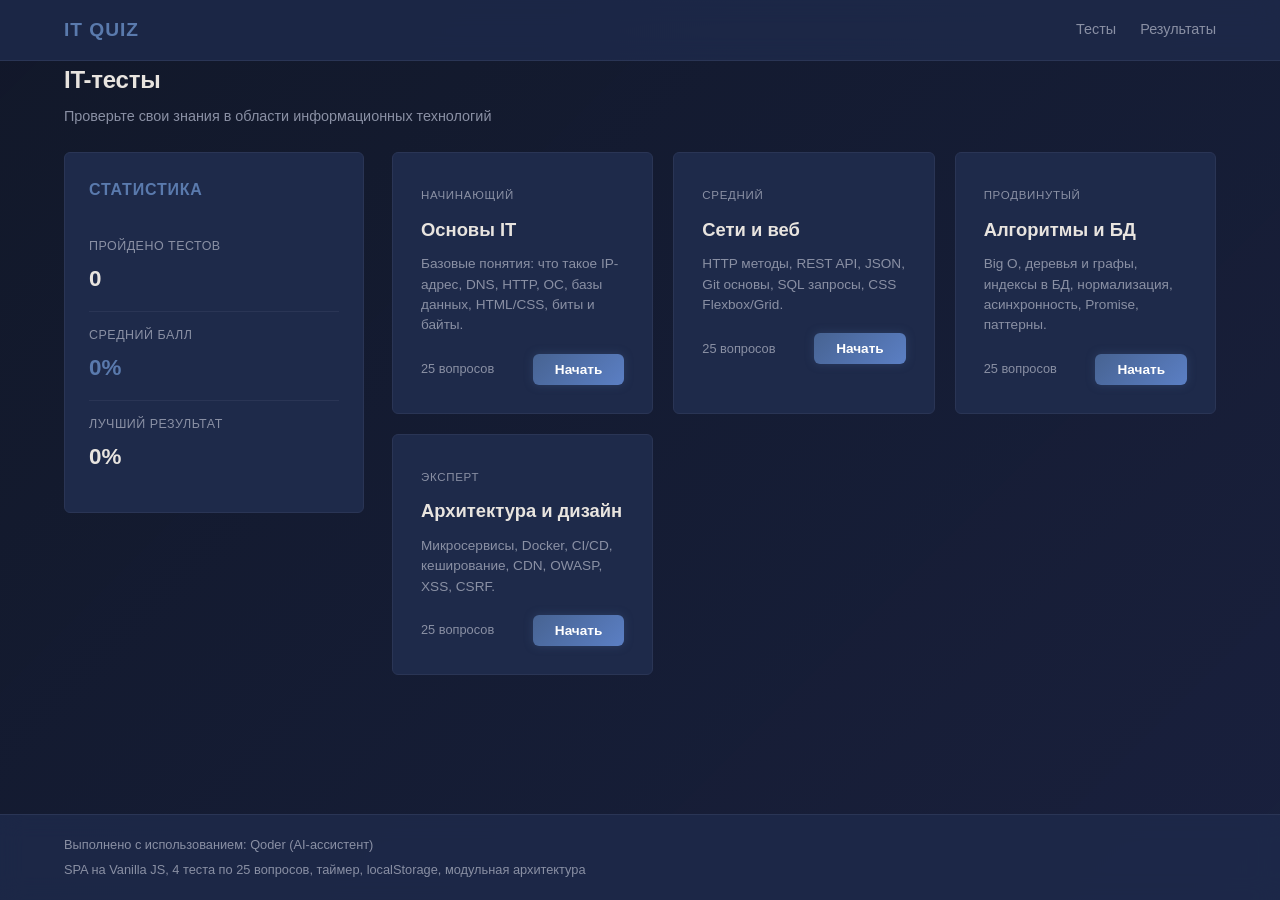
==== Main Task/index.html @ 3f2543f1 "dopil 1.0" ====
<!DOCTYPE html>
<html lang="ru">
<head>
    <meta charset="UTF-8">
    <meta name="viewport" content="width=device-width, initial-scale=1.0">
    <title>IT Quiz — Образовательная платформа</title>
    <link rel="stylesheet" href="css/style.css">
</head>
<body>
    <header class="site-header">
        <div class="container">
            <a href="#" class="logo" data-screen="home">IT Quiz</a>
            <nav class="nav">
                <a href="#" data-screen="home">Тесты</a>
                <a href="#" data-screen="history">Результаты</a>
            </nav>
        </div>
    </header>

    <main class="container">
        <!-- Screen 1: Home -->
        <section id="screen-home" class="screen screen--active">
            <h1 class="page-title">IT-тесты</h1>
            <p class="page-subtitle">Проверьте свои знания в области информационных технологий</p>
            <div class="home-layout">
                <aside class="stats-panel" id="statsPanel"></aside>
                <div class="quiz-list" id="quizList"></div>
            </div>
        </section>

        <!-- Screen 2: Settings -->
        <section id="screen-settings" class="screen">
            <button class="btn-back" data-screen="home">&larr; Назад</button>
            <div class="settings-card" id="settingsCard"></div>
        </section>

        <!-- Screen 3: Quiz -->
        <section id="screen-quiz" class="screen">
            <div class="quiz-header">
                <div class="quiz-info">
                    <span class="quiz-info__title" id="quizTitle"></span>
                    <span class="quiz-info__progress" id="quizProgress"></span>
                </div>
                <div class="quiz-timer" id="quizTimer"></div>
            </div>
            <div class="progress-bar">
                <div class="progress-bar__fill" id="progressFill"></div>
            </div>
            <div class="question-area" id="questionArea"></div>
            <div class="quiz-actions" id="quizActions"></div>
        </section>

        <!-- Screen 4: Results -->
        <section id="screen-results" class="screen">
            <div class="results-card" id="resultsCard"></div>
        </section>

        <!-- Screen 5: History -->
        <section id="screen-history" class="screen">
            <h1 class="page-title">Мои результаты</h1>
            <div class="history-filters" id="historyFilters"></div>
            <div class="history-list" id="historyList"></div>
            <div class="history-empty" id="historyEmpty"></div>
        </section>
    </main>

    <footer class="site-footer">
        <div class="container">
            <p>Выполнено с использованием: Qoder (AI-ассистент)</p>
            <p>SPA на Vanilla JS, 4 теста по 25 вопросов, таймер, localStorage, модульная архитектура</p>
        </div>
    </footer>

    <script src="js/Storage.js"></script>
    <script src="js/Timer.js"></script>
    <script src="js/Quiz.js"></script>
    <script src="js/UI.js"></script>
    <script src="js/quiz-data.js"></script>
    <script src="js/app.js"></script>
</body>
</html>
---- Main Task/css/style.css ----
:root {
    --color-bg: #12182a;
    --color-bg-alt: #1a2240;
    --color-card: #1e2a4a;
    --color-card-hover: #253358;
    --color-text: #e8e4df;
    --color-text-muted: #8a90a4;
    --color-accent: #476392;
    --color-accent-light: #5a7aad;
    --color-accent-glow: rgba(71, 99, 146, 0.35);
    --color-accent-glow-strong: rgba(71, 99, 146, 0.6);
    --color-accent-grad-start: #476392;
    --color-accent-grad-end: #5b7fc4;
    --color-border: #2a3555;
    --color-success: #5aad6a;
    --color-warning: #d4b84a;
    --color-danger: #c44a5a;
    --color-correct-bg: #1a3a22;
    --color-wrong-bg: #3a1a1e;
    --shadow-sm: 0 2px 8px rgba(0, 0, 0, 0.25);
    --shadow-md: 0 4px 20px rgba(0, 0, 0, 0.35);
    --shadow-lg: 0 8px 40px rgba(0, 0, 0, 0.45);
    --shadow-glow: 0 0 16px var(--color-accent-glow), 0 0 32px rgba(71, 99, 146, 0.15);
    --shadow-glow-hover: 0 0 24px var(--color-accent-glow-strong), 0 0 48px rgba(71, 99, 146, 0.25);
    --radius: 6px;
    --transition: 0.2s ease;
    --max-width: 1200px;
}

*, *::before, *::after {
    margin: 0;
    padding: 0;
    box-sizing: border-box;
}

body {
    font-family: 'Segoe UI', 'Helvetica Neue', Arial, sans-serif;
    color: var(--color-text);
    line-height: 1.6;
    min-height: 100vh;
    display: flex;
    flex-direction: column;
    position: relative;
    background-color: var(--color-bg);
    background-image: url('../1.png');
    background-size: cover;
    background-position: center;
    background-attachment: fixed;
    background-repeat: no-repeat;
}

body::before {
    content: '';
    position: fixed;
    inset: 0;
    background: linear-gradient(135deg, rgba(18, 24, 42, 0.92), rgba(26, 34, 64, 0.88));
    z-index: 0;
    pointer-events: none;
}

.container {
    width: 100%;
    max-width: var(--max-width);
    margin: 0 auto;
    padding: 0 24px;
    position: relative;
    z-index: 1;
}

/* ===== Header ===== */
.site-header {
    background: rgba(30, 42, 74, 0.85);
    backdrop-filter: blur(12px);
    border-bottom: 1px solid var(--color-border);
    position: sticky;
    top: 0;
    z-index: 100;
}

.site-header .container {
    display: flex;
    align-items: center;
    justify-content: space-between;
    height: 60px;
}

.logo {
    font-size: 1.2rem;
    font-weight: 700;
    color: var(--color-accent-light);
    text-decoration: none;
    letter-spacing: 0.05em;
    text-transform: uppercase;
}

.logo:hover {
    color: var(--color-accent-grad-end);
    text-shadow: 0 0 12px var(--color-accent-glow);
}

.nav {
    display: flex;
    gap: 24px;
}

.nav a {
    color: var(--color-text-muted);
    text-decoration: none;
    font-size: 0.9rem;
    font-weight: 500;
    transition: color var(--transition), text-shadow var(--transition);
    position: relative;
}

.nav a:hover {
    color: var(--color-accent-light);
    text-shadow: 0 0 8px var(--color-accent-glow);
}

/* ===== Screens ===== */
main {
    flex: 1;
    padding: 32px 0;
}

.screen {
    display: none;
}

.screen--active {
    display: block;
}

/* ===== Home Layout ===== */
.home-layout {
    display: grid;
    grid-template-columns: 300px 1fr;
    gap: 28px;
    align-items: start;
}

@media (max-width: 900px) {
    .home-layout {
        grid-template-columns: 1fr;
    }
}

/* ===== Stats Panel ===== */
.stats-panel {
    background: var(--color-card);
    border: 1px solid var(--color-border);
    border-radius: var(--radius);
    padding: 24px;
    position: sticky;
    top: 84px;
}

.stats-panel__title {
    font-size: 1rem;
    font-weight: 600;
    margin-bottom: 20px;
    color: var(--color-accent-light);
    text-transform: uppercase;
    letter-spacing: 0.05em;
}

.stats-panel__item {
    padding: 14px 0;
    border-bottom: 1px solid var(--color-border);
}

.stats-panel__item:last-child {
    border-bottom: none;
}

.stats-panel__label {
    font-size: 0.78rem;
    color: var(--color-text-muted);
    text-transform: uppercase;
    letter-spacing: 0.04em;
    margin-bottom: 4px;
}

.stats-panel__value {
    font-size: 1.4rem;
    font-weight: 700;
    color: var(--color-text);
}

.stats-panel__value--accent {
    color: var(--color-accent-light);
}

.stats-best-scores {
    margin-top: 20px;
}

.stats-best-scores__title {
    font-size: 0.78rem;
    color: var(--color-text-muted);
    text-transform: uppercase;
    letter-spacing: 0.04em;
    margin-bottom: 12px;
}

.stats-best-item {
    display: flex;
    justify-content: space-between;
    align-items: center;
    padding: 8px 0;
    border-bottom: 1px solid rgba(42, 53, 85, 0.5);
}

.stats-best-item:last-child {
    border-bottom: none;
}

.stats-best-item__name {
    font-size: 0.82rem;
    color: var(--color-text-muted);
}

.stats-best-item__score {
    font-size: 0.88rem;
    font-weight: 600;
    color: var(--color-accent-light);
}

/* ===== Quiz Cards ===== */
.page-title {
    font-size: 1.5rem;
    font-weight: 700;
    letter-spacing: -0.01em;
    margin-bottom: 6px;
    color: var(--color-text);
}

.page-subtitle {
    color: var(--color-text-muted);
    font-size: 0.9rem;
    margin-bottom: 24px;
}

.quiz-list {
    display: grid;
    grid-template-columns: repeat(auto-fill, minmax(260px, 1fr));
    gap: 20px;
}

.quiz-card {
    background: var(--color-card);
    border: 1px solid var(--color-border);
    border-radius: var(--radius);
    padding: 28px;
    transition: transform var(--transition), box-shadow var(--transition), border-color var(--transition);
    cursor: pointer;
    position: relative;
    overflow: hidden;
}

.quiz-card::before {
    content: '';
    position: absolute;
    top: 0;
    left: 0;
    right: 0;
    height: 3px;
    background: linear-gradient(90deg, var(--color-accent-grad-start), var(--color-accent-grad-end));
    opacity: 0;
    transition: opacity var(--transition);
}

.quiz-card:hover {
    transform: translateY(-4px) scale(1.02);
    box-shadow: var(--shadow-glow-hover);
    border-color: var(--color-accent);
    background: var(--color-card-hover);
}

.quiz-card:hover::before {
    opacity: 1;
}

.quiz-card:active {
    transform: translateY(-1px) scale(0.98);
    box-shadow: var(--shadow-sm);
}

.quiz-card__level {
    display: inline-block;
    font-size: 0.72rem;
    color: var(--color-text-muted);
    text-transform: uppercase;
    letter-spacing: 0.06em;
    margin-bottom: 10px;
}

.quiz-card__title {
    font-size: 1.15rem;
    font-weight: 600;
    margin-bottom: 10px;
    color: var(--color-text);
}

.quiz-card__desc {
    font-size: 0.85rem;
    color: var(--color-text-muted);
    margin-bottom: 18px;
    line-height: 1.5;
}

.quiz-card__footer {
    display: flex;
    align-items: center;
    justify-content: space-between;
}

.quiz-card__count {
    font-size: 0.8rem;
    color: var(--color-text-muted);
}

.btn--start {
    padding: 8px 22px;
    background: linear-gradient(135deg, var(--color-accent-grad-start), var(--color-accent-grad-end));
    color: #fff;
    border: none;
    border-radius: var(--radius);
    font-size: 0.85rem;
    font-weight: 600;
    cursor: pointer;
    transition: transform var(--transition), box-shadow var(--transition), filter var(--transition);
    font-family: inherit;
    box-shadow: 0 0 10px var(--color-accent-glow);
}

.btn--start:hover {
    transform: scale(1.06);
    box-shadow: var(--shadow-glow-hover);
    filter: brightness(1.1);
}

.btn--start:active {
    transform: scale(0.95);
    box-shadow: 0 0 6px var(--color-accent-glow);
}

/* ===== Buttons ===== */
.btn {
    padding: 10px 24px;
    border-radius: var(--radius);
    font-size: 0.9rem;
    font-weight: 500;
    cursor: pointer;
    transition: transform var(--transition), box-shadow var(--transition), background var(--transition), border-color var(--transition);
    border: 1px solid transparent;
    font-family: inherit;
}

.btn:active {
    transform: scale(0.96);
}

.btn--primary {
    background: linear-gradient(135deg, var(--color-accent-grad-start), var(--color-accent-grad-end));
    color: #fff;
    box-shadow: 0 0 10px var(--color-accent-glow);
}

.btn--primary:hover {
    transform: scale(1.04);
    box-shadow: var(--shadow-glow-hover);
    filter: brightness(1.1);
}

.btn--secondary {
    background: var(--color-card);
    border-color: var(--color-border);
    color: var(--color-text);
}

.btn--secondary:hover {
    border-color: var(--color-accent);
    box-shadow: 0 0 12px rgba(71, 99, 146, 0.2);
    transform: scale(1.04);
}

.btn--success {
    background: linear-gradient(135deg, #4a9a5a, #5aad6a);
    color: #fff;
    box-shadow: 0 0 10px rgba(74, 154, 90, 0.3);
}

.btn--success:hover {
    transform: scale(1.04);
    box-shadow: 0 0 20px rgba(74, 154, 90, 0.45);
}

.btn--danger {
    background: none;
    border-color: var(--color-danger);
    color: var(--color-danger);
}

.btn--danger:hover {
    background: var(--color-danger);
    color: #fff;
    box-shadow: 0 0 16px rgba(196, 74, 90, 0.4);
}

.btn:disabled {
    opacity: 0.4;
    cursor: not-allowed;
    transform: none !important;
    box-shadow: none !important;
}

/* ===== Settings ===== */
.btn-back {
    background: none;
    border: none;
    color: var(--color-accent-light);
    font-size: 0.9rem;
    cursor: pointer;
    padding: 0;
    margin-bottom: 20px;
    font-family: inherit;
    transition: color var(--transition), text-shadow var(--transition);
}

.btn-back:hover {
    color: var(--color-accent-grad-end);
    text-shadow: 0 0 10px var(--color-accent-glow);
}

.settings-card {
    background: var(--color-card);
    border: 1px solid var(--color-border);
    border-radius: var(--radius);
    padding: 32px;
}

.settings-header {
    margin-bottom: 28px;
}

.settings-title {
    font-size: 1.3rem;
    font-weight: 600;
    margin-bottom: 6px;
}

.settings-desc {
    font-size: 0.88rem;
    color: var(--color-text-muted);
}

.settings-group {
    margin-bottom: 28px;
}

.settings-label {
    display: block;
    margin-bottom: 16px;
}

.settings-label__text {
    font-size: 0.85rem;
    font-weight: 600;
    margin-bottom: 8px;
    display: block;
    color: var(--color-text);
}

.settings-select,
.settings-input {
    width: 100%;
    padding: 10px 14px;
    background: var(--color-bg-alt);
    border: 1px solid var(--color-border);
    border-radius: var(--radius);
    color: var(--color-text);
    font-size: 0.9rem;
    font-family: inherit;
    transition: border-color var(--transition), box-shadow var(--transition);
}

.settings-select:focus,
.settings-input:focus {
    outline: none;
    border-color: var(--color-accent);
    box-shadow: 0 0 12px var(--color-accent-glow);
}

.settings-actions {
    display: flex;
    gap: 12px;
}

.settings-best {
    margin-top: 20px;
    padding: 12px 16px;
    background: var(--color-bg-alt);
    border: 1px solid var(--color-border);
    border-radius: var(--radius);
    font-size: 0.88rem;
    color: var(--color-accent-light);
    font-weight: 500;
}

/* ===== Quiz Screen ===== */
.quiz-header {
    display: flex;
    align-items: center;
    justify-content: space-between;
    margin-bottom: 12px;
}

.quiz-info__title {
    font-size: 0.95rem;
    font-weight: 600;
    display: block;
}

.quiz-info__progress {
    font-size: 0.82rem;
    color: var(--color-text-muted);
}

.quiz-timer {
    font-family: 'JetBrains Mono', 'Fira Code', monospace;
    font-size: 1.1rem;
    font-weight: 600;
    color: var(--color-accent-light);
    text-shadow: 0 0 8px var(--color-accent-glow);
}

.quiz-timer--warning {
    color: var(--color-warning);
    text-shadow: 0 0 12px rgba(212, 184, 74, 0.4);
}

.quiz-timer--danger {
    color: var(--color-danger);
    text-shadow: 0 0 12px rgba(196, 74, 90, 0.4);
    animation: pulse 0.5s ease infinite;
}

@keyframes pulse {
    50% { opacity: 0.5; }
}

.progress-bar {
    height: 6px;
    background: var(--color-bg-alt);
    border-radius: 3px;
    margin-bottom: 28px;
    overflow: hidden;
}

.progress-bar__fill {
    height: 100%;
    background: linear-gradient(90deg, var(--color-accent-grad-start), var(--color-accent-grad-end));
    border-radius: 3px;
    transition: width 0.3s ease;
    box-shadow: 0 0 8px var(--color-accent-glow);
}

.question-area {
    background: var(--color-card);
    border: 1px solid var(--color-border);
    border-radius: var(--radius);
    padding: 32px;
    margin-bottom: 20px;
}

.question {
    margin-bottom: 24px;
}

.question__number {
    font-size: 0.78rem;
    color: var(--color-text-muted);
    text-transform: uppercase;
    letter-spacing: 0.06em;
    display: block;
    margin-bottom: 8px;
}

.question__text {
    font-size: 1.1rem;
    font-weight: 600;
    line-height: 1.5;
}

.options {
    display: flex;
    flex-direction: column;
    gap: 10px;
}

.option {
    display: flex;
    align-items: center;
    gap: 14px;
    padding: 14px 18px;
    border: 1px solid var(--color-border);
    border-radius: var(--radius);
    cursor: pointer;
    transition: all var(--transition);
    background: var(--color-bg-alt);
}

.option:hover {
    border-color: var(--color-accent);
    background: rgba(71, 99, 146, 0.12);
}

.option--selected {
    border-color: var(--color-accent-light);
    background: rgba(71, 99, 146, 0.2);
    box-shadow: 0 0 14px var(--color-accent-glow);
}

.option--correct {
    border-color: var(--color-success);
    background: rgba(90, 173, 106, 0.2);
    box-shadow: 0 0 16px rgba(90, 173, 106, 0.35);
    pointer-events: none;
}

.option--correct .option__bullet {
    border-color: var(--color-success);
    box-shadow: 0 0 8px rgba(90, 173, 106, 0.4);
}

.option--correct .option__bullet::after {
    content: '';
    position: absolute;
    inset: 3px;
    border-radius: 50%;
    background: var(--color-success);
}

.option--wrong {
    border-color: var(--color-danger);
    background: rgba(196, 74, 90, 0.2);
    box-shadow: 0 0 16px rgba(196, 74, 90, 0.35);
    pointer-events: none;
}

.option--wrong .option__bullet {
    border-color: var(--color-danger);
    box-shadow: 0 0 8px rgba(196, 74, 90, 0.4);
}

.option--wrong .option__bullet::after {
    content: '';
    position: absolute;
    inset: 3px;
    border-radius: 50%;
    background: var(--color-danger);
}

.option input[type="radio"] {
    display: none;
}

.option__bullet {
    width: 18px;
    height: 18px;
    border-radius: 50%;
    border: 2px solid var(--color-border);
    flex-shrink: 0;
    transition: border-color var(--transition), background var(--transition), box-shadow var(--transition);
    position: relative;
}

.option--selected .option__bullet {
    border-color: var(--color-accent-light);
    box-shadow: 0 0 8px var(--color-accent-glow);
}

.option--selected .option__bullet::after {
    content: '';
    position: absolute;
    inset: 3px;
    border-radius: 50%;
    background: var(--color-accent-light);
}

.option__label {
    font-size: 0.92rem;
    color: var(--color-text);
}

/* ===== Quiz Actions ===== */
.quiz-actions {
    display: flex;
    justify-content: space-between;
    gap: 12px;
}

/* ===== Results ===== */
.results-card {
    background: var(--color-card);
    border: 1px solid var(--color-border);
    border-radius: var(--radius);
    padding: 40px;
    text-align: center;
    max-width: 520px;
    margin: 0 auto;
}

.results {
    margin-bottom: 28px;
}

.results__circle {
    width: 130px;
    height: 130px;
    border-radius: 50%;
    display: flex;
    align-items: center;
    justify-content: center;
    margin: 0 auto 18px;
    font-size: 2rem;
    font-weight: 700;
    border: 4px solid;
    transition: box-shadow 0.4s ease;
}

.results__grade--excellent {
    border-color: var(--color-success);
    background: rgba(90, 173, 106, 0.12);
    box-shadow: 0 0 24px rgba(90, 173, 106, 0.3);
}

.results__grade--good {
    border-color: var(--color-accent-light);
    background: rgba(71, 99, 146, 0.15);
    box-shadow: 0 0 20px var(--color-accent-glow);
}

.results__grade--pass {
    border-color: var(--color-warning);
    background: rgba(212, 184, 74, 0.1);
    box-shadow: 0 0 16px rgba(212, 184, 74, 0.25);
}

.results__grade--fail {
    border-color: var(--color-danger);
    background: rgba(196, 74, 90, 0.1);
    box-shadow: 0 0 16px rgba(196, 74, 90, 0.25);
}

.results__title {
    font-size: 1.4rem;
    font-weight: 600;
    margin-bottom: 8px;
}

.results__score {
    font-size: 1rem;
    color: var(--color-text-muted);
    margin-bottom: 4px;
}

.results__quiz {
    font-size: 0.88rem;
    color: var(--color-text-muted);
}

.results-actions {
    display: flex;
    gap: 12px;
    justify-content: center;
    flex-wrap: wrap;
    margin-bottom: 24px;
}

/* ===== Review ===== */
.review {
    text-align: left;
    margin-top: 28px;
    padding-top: 28px;
    border-top: 1px solid var(--color-border);
}

.review-item {
    padding: 18px;
    border-radius: var(--radius);
    margin-bottom: 14px;
    border: 1px solid;
}

.review-item--correct {
    background: var(--color-correct-bg);
    border-color: rgba(90, 173, 106, 0.25);
}

.review-item--wrong {
    background: var(--color-wrong-bg);
    border-color: rgba(196, 74, 90, 0.25);
}

.review-item__header {
    display: flex;
    align-items: center;
    gap: 10px;
    margin-bottom: 8px;
}

.review-item__number {
    font-size: 0.75rem;
    font-weight: 600;
    color: var(--color-text-muted);
    text-transform: uppercase;
    letter-spacing: 0.05em;
}

.review-item__status {
    font-size: 0.78rem;
    font-weight: 600;
}

.review-item--correct .review-item__status {
    color: var(--color-success);
}

.review-item--wrong .review-item__status {
    color: var(--color-danger);
}

.review-item__question {
    font-size: 0.9rem;
    font-weight: 600;
    margin-bottom: 8px;
}

.review-item__answer {
    font-size: 0.82rem;
    color: var(--color-text-muted);
    margin-bottom: 4px;
}

.review-item__correct {
    font-size: 0.82rem;
    color: var(--color-success);
    margin-bottom: 4px;
}

.review-item__explanation {
    font-size: 0.8rem;
    color: var(--color-text-muted);
    font-style: italic;
    margin-top: 8px;
    padding-top: 8px;
    border-top: 1px solid rgba(42, 53, 85, 0.5);
}

/* ===== History ===== */
.history-filters {
    display: flex;
    gap: 10px;
    flex-wrap: wrap;
    margin-bottom: 24px;
}

.filter-btn {
    padding: 8px 18px;
    border: 1px solid var(--color-border);
    border-radius: var(--radius);
    background: var(--color-card);
    color: var(--color-text-muted);
    font-size: 0.82rem;
    font-weight: 500;
    cursor: pointer;
    transition: transform var(--transition), box-shadow var(--transition), background var(--transition), border-color var(--transition), color var(--transition);
    font-family: inherit;
}

.filter-btn:hover {
    border-color: var(--color-accent);
    color: var(--color-accent-light);
    transform: scale(1.05);
    box-shadow: 0 0 14px var(--color-accent-glow);
}

.filter-btn:active {
    transform: scale(0.96);
}

.filter-btn--active {
    background: linear-gradient(135deg, var(--color-accent-grad-start), var(--color-accent-grad-end));
    color: #fff;
    border-color: var(--color-accent);
    box-shadow: 0 0 16px var(--color-accent-glow);
}

.filter-btn--clear {
    margin-left: auto;
    border-color: var(--color-danger);
    color: var(--color-danger);
}

.filter-btn--clear:hover {
    background: var(--color-danger);
    color: #fff;
    border-color: var(--color-danger);
    box-shadow: 0 0 16px rgba(196, 74, 90, 0.35);
}

.history-card {
    background: var(--color-card);
    border: 1px solid var(--color-border);
    border-radius: var(--radius);
    padding: 18px 22px;
    margin-bottom: 12px;
    transition: border-color var(--transition), box-shadow var(--transition);
}

.history-card:hover {
    border-color: var(--color-accent);
    box-shadow: 0 0 12px var(--color-accent-glow);
}

.history-card__header {
    display: flex;
    align-items: center;
    justify-content: space-between;
    margin-bottom: 8px;
}

.history-card__title {
    font-size: 0.92rem;
    font-weight: 600;
}

.history-card__level {
    font-size: 0.72rem;
    color: var(--color-text-muted);
    text-transform: uppercase;
    letter-spacing: 0.05em;
}

.history-card__body {
    display: flex;
    align-items: center;
    justify-content: space-between;
    margin-bottom: 6px;
}

.history-card__score {
    font-size: 0.95rem;
    font-weight: 600;
}

.history-card__percentage {
    font-size: 0.88rem;
    font-weight: 600;
    color: var(--color-accent-light);
}

.history-card__date {
    font-size: 0.78rem;
    color: var(--color-text-muted);
}

.history-empty__content {
    text-align: center;
    padding: 60px 0;
}

.history-empty__title {
    font-size: 1.1rem;
    font-weight: 600;
    margin-bottom: 8px;
}

.history-empty__desc {
    font-size: 0.9rem;
    color: var(--color-text-muted);
}

/* ===== Footer ===== */
.site-footer {
    padding: 20px 0;
    background: rgba(30, 42, 74, 0.85);
    backdrop-filter: blur(12px);
    border-top: 1px solid var(--color-border);
    margin-top: auto;
}

.site-footer .container {
    font-size: 0.8rem;
    color: var(--color-text-muted);
}

.site-footer p {
    margin-bottom: 4px;
}

.site-footer p:last-child {
    margin-bottom: 0;
}

/* ===== Mobile ===== */
@media (max-width: 600px) {
    .quiz-actions {
        flex-direction: column;
    }

    .results-actions {
        flex-direction: column;
    }

    .history-filters {
        gap: 6px;
    }

    .filter-btn--clear {
        margin-left: 0;
    }

    .history-card__header,
    .history-card__body {
        flex-direction: column;
        align-items: flex-start;
        gap: 4px;
    }
}
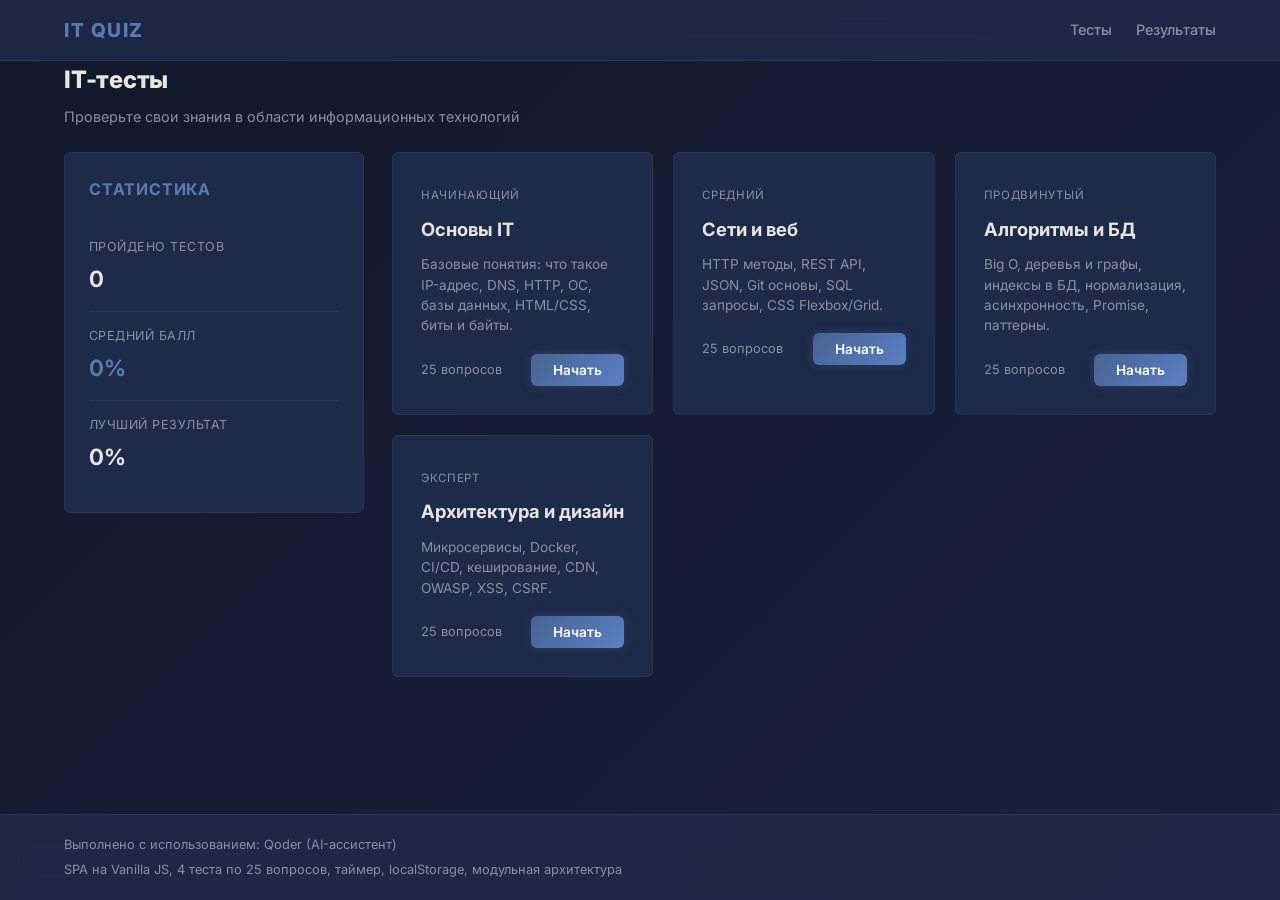
==== commit c9ff63e6: "dopil 1.1" ====
--- a/Main Task/index.html
+++ b/Main Task/index.html
@@ -4,16 +4,24 @@
     <meta charset="UTF-8">
     <meta name="viewport" content="width=device-width, initial-scale=1.0">
     <title>IT Quiz — Образовательная платформа</title>
+    <link rel="preconnect" href="https://fonts.googleapis.com">
+    <link rel="preconnect" href="https://fonts.gstatic.com" crossorigin>
+    <link href="https://fonts.googleapis.com/css2?family=Inter:wght@400;500;600;700;800&family=JetBrains+Mono:wght@400;500;600&display=swap" rel="stylesheet">
     <link rel="stylesheet" href="css/style.css">
 </head>
 <body>
     <header class="site-header">
         <div class="container">
             <a href="#" class="logo" data-screen="home">IT Quiz</a>
-            <nav class="nav">
+            <nav class="nav" id="mainNav">
                 <a href="#" data-screen="home">Тесты</a>
                 <a href="#" data-screen="history">Результаты</a>
             </nav>
+            <button class="burger" id="burgerBtn" aria-label="Меню">
+                <span></span>
+                <span></span>
+                <span></span>
+            </button>
         </div>
     </header>
 
--- a/Main Task/css/style.css
+++ b/Main Task/css/style.css
@@ -34,7 +34,7 @@
 }
 
 body {
-    font-family: 'Segoe UI', 'Helvetica Neue', Arial, sans-serif;
+    font-family: 'Inter', 'Segoe UI', 'Helvetica Neue', Arial, sans-serif;
     color: var(--color-text);
     line-height: 1.6;
     min-height: 100vh;
@@ -69,8 +69,8 @@
 
 /* ===== Header ===== */
 .site-header {
-    background: rgba(30, 42, 74, 0.85);
-    backdrop-filter: blur(12px);
+    background: rgba(30, 42, 74, 0.9);
+    backdrop-filter: blur(16px);
     border-bottom: 1px solid var(--color-border);
     position: sticky;
     top: 0;
@@ -86,10 +86,10 @@
 
 .logo {
     font-size: 1.2rem;
-    font-weight: 700;
+    font-weight: 800;
     color: var(--color-accent-light);
     text-decoration: none;
-    letter-spacing: 0.05em;
+    letter-spacing: 0.08em;
     text-transform: uppercase;
 }
 
@@ -112,9 +112,62 @@
     position: relative;
 }
 
+.nav a::after {
+    content: '';
+    position: absolute;
+    left: 0;
+    bottom: -4px;
+    width: 0;
+    height: 2px;
+    background: linear-gradient(90deg, var(--color-accent-grad-start), var(--color-accent-grad-end));
+    transition: width 0.3s ease;
+    border-radius: 1px;
+}
+
 .nav a:hover {
     color: var(--color-accent-light);
     text-shadow: 0 0 8px var(--color-accent-glow);
+}
+
+.nav a:hover::after {
+    width: 100%;
+}
+
+/* ===== Burger Menu ===== */
+.burger {
+    display: none;
+    flex-direction: column;
+    justify-content: center;
+    gap: 5px;
+    width: 36px;
+    height: 36px;
+    background: none;
+    border: none;
+    cursor: pointer;
+    padding: 6px;
+    z-index: 101;
+}
+
+.burger span {
+    display: block;
+    width: 100%;
+    height: 2px;
+    background: var(--color-text);
+    border-radius: 2px;
+    transition: transform 0.3s ease, opacity 0.3s ease;
+    transform-origin: center;
+}
+
+.burger--active span:nth-child(1) {
+    transform: translateY(7px) rotate(45deg);
+}
+
+.burger--active span:nth-child(2) {
+    opacity: 0;
+}
+
+.burger--active span:nth-child(3) {
+    transform: translateY(-7px) rotate(-45deg);
 }
 
 /* ===== Screens ===== */
@@ -129,6 +182,12 @@
 
 .screen--active {
     display: block;
+    animation: fadeIn 0.3s ease;
+}
+
+@keyframes fadeIn {
+    from { opacity: 0; transform: translateY(8px); }
+    to { opacity: 1; transform: translateY(0); }
 }
 
 /* ===== Home Layout ===== */
@@ -157,7 +216,7 @@
 
 .stats-panel__title {
     font-size: 1rem;
-    font-weight: 600;
+    font-weight: 700;
     margin-bottom: 20px;
     color: var(--color-accent-light);
     text-transform: uppercase;
@@ -229,7 +288,7 @@
 /* ===== Quiz Cards ===== */
 .page-title {
     font-size: 1.5rem;
-    font-weight: 700;
+    font-weight: 800;
     letter-spacing: -0.01em;
     margin-bottom: 6px;
     color: var(--color-text);
@@ -297,7 +356,7 @@
 
 .quiz-card__title {
     font-size: 1.15rem;
-    font-weight: 600;
+    font-weight: 700;
     margin-bottom: 10px;
     color: var(--color-text);
 }
@@ -446,7 +505,7 @@
 
 .settings-title {
     font-size: 1.3rem;
-    font-weight: 600;
+    font-weight: 700;
     margin-bottom: 6px;
 }
 
@@ -725,9 +784,10 @@
     justify-content: center;
     margin: 0 auto 18px;
     font-size: 2rem;
-    font-weight: 700;
+    font-weight: 800;
     border: 4px solid;
     transition: box-shadow 0.4s ease;
+    font-family: 'JetBrains Mono', monospace;
 }
 
 .results__grade--excellent {
@@ -756,8 +816,16 @@
 
 .results__title {
     font-size: 1.4rem;
-    font-weight: 600;
+    font-weight: 700;
     margin-bottom: 8px;
+}
+
+.results__message {
+    font-size: 0.95rem;
+    color: var(--color-accent-light);
+    margin-bottom: 12px;
+    font-weight: 500;
+    font-style: italic;
 }
 
 .results__score {
@@ -986,8 +1054,8 @@
 /* ===== Footer ===== */
 .site-footer {
     padding: 20px 0;
-    background: rgba(30, 42, 74, 0.85);
-    backdrop-filter: blur(12px);
+    background: rgba(30, 42, 74, 0.9);
+    backdrop-filter: blur(16px);
     border-top: 1px solid var(--color-border);
     margin-top: auto;
 }
@@ -1006,6 +1074,59 @@
 }
 
 /* ===== Mobile ===== */
+@media (max-width: 768px) {
+    .burger {
+        display: flex;
+    }
+
+    .nav {
+        position: fixed;
+        top: 0;
+        right: -100%;
+        width: 260px;
+        height: 100vh;
+        background: rgba(26, 34, 64, 0.97);
+        backdrop-filter: blur(20px);
+        flex-direction: column;
+        padding: 80px 32px 32px;
+        gap: 8px;
+        transition: right 0.3s ease;
+        z-index: 100;
+        border-left: 1px solid var(--color-border);
+        box-shadow: -8px 0 40px rgba(0, 0, 0, 0.5);
+    }
+
+    body.nav--open .nav {
+        right: 0;
+    }
+
+    .nav a {
+        font-size: 1.1rem;
+        padding: 14px 16px;
+        border-radius: var(--radius);
+        color: var(--color-text);
+        transition: background var(--transition), color var(--transition);
+    }
+
+    .nav a:hover {
+        background: rgba(71, 99, 146, 0.15);
+        text-shadow: none;
+    }
+
+    .nav a::after {
+        display: none;
+    }
+
+    body.nav--open::after {
+        content: '';
+        position: fixed;
+        inset: 0;
+        background: rgba(0, 0, 0, 0.5);
+        z-index: 50;
+        pointer-events: none;
+    }
+}
+
 @media (max-width: 600px) {
     .quiz-actions {
         flex-direction: column;
@@ -1029,4 +1150,24 @@
         align-items: flex-start;
         gap: 4px;
     }
-}
+
+    .question-area {
+        padding: 20px;
+    }
+
+    .settings-card {
+        padding: 20px;
+    }
+
+    .results-card {
+        padding: 24px;
+    }
+
+    .home-layout {
+        grid-template-columns: 1fr;
+    }
+
+    .stats-panel {
+        position: static;
+    }
+}
